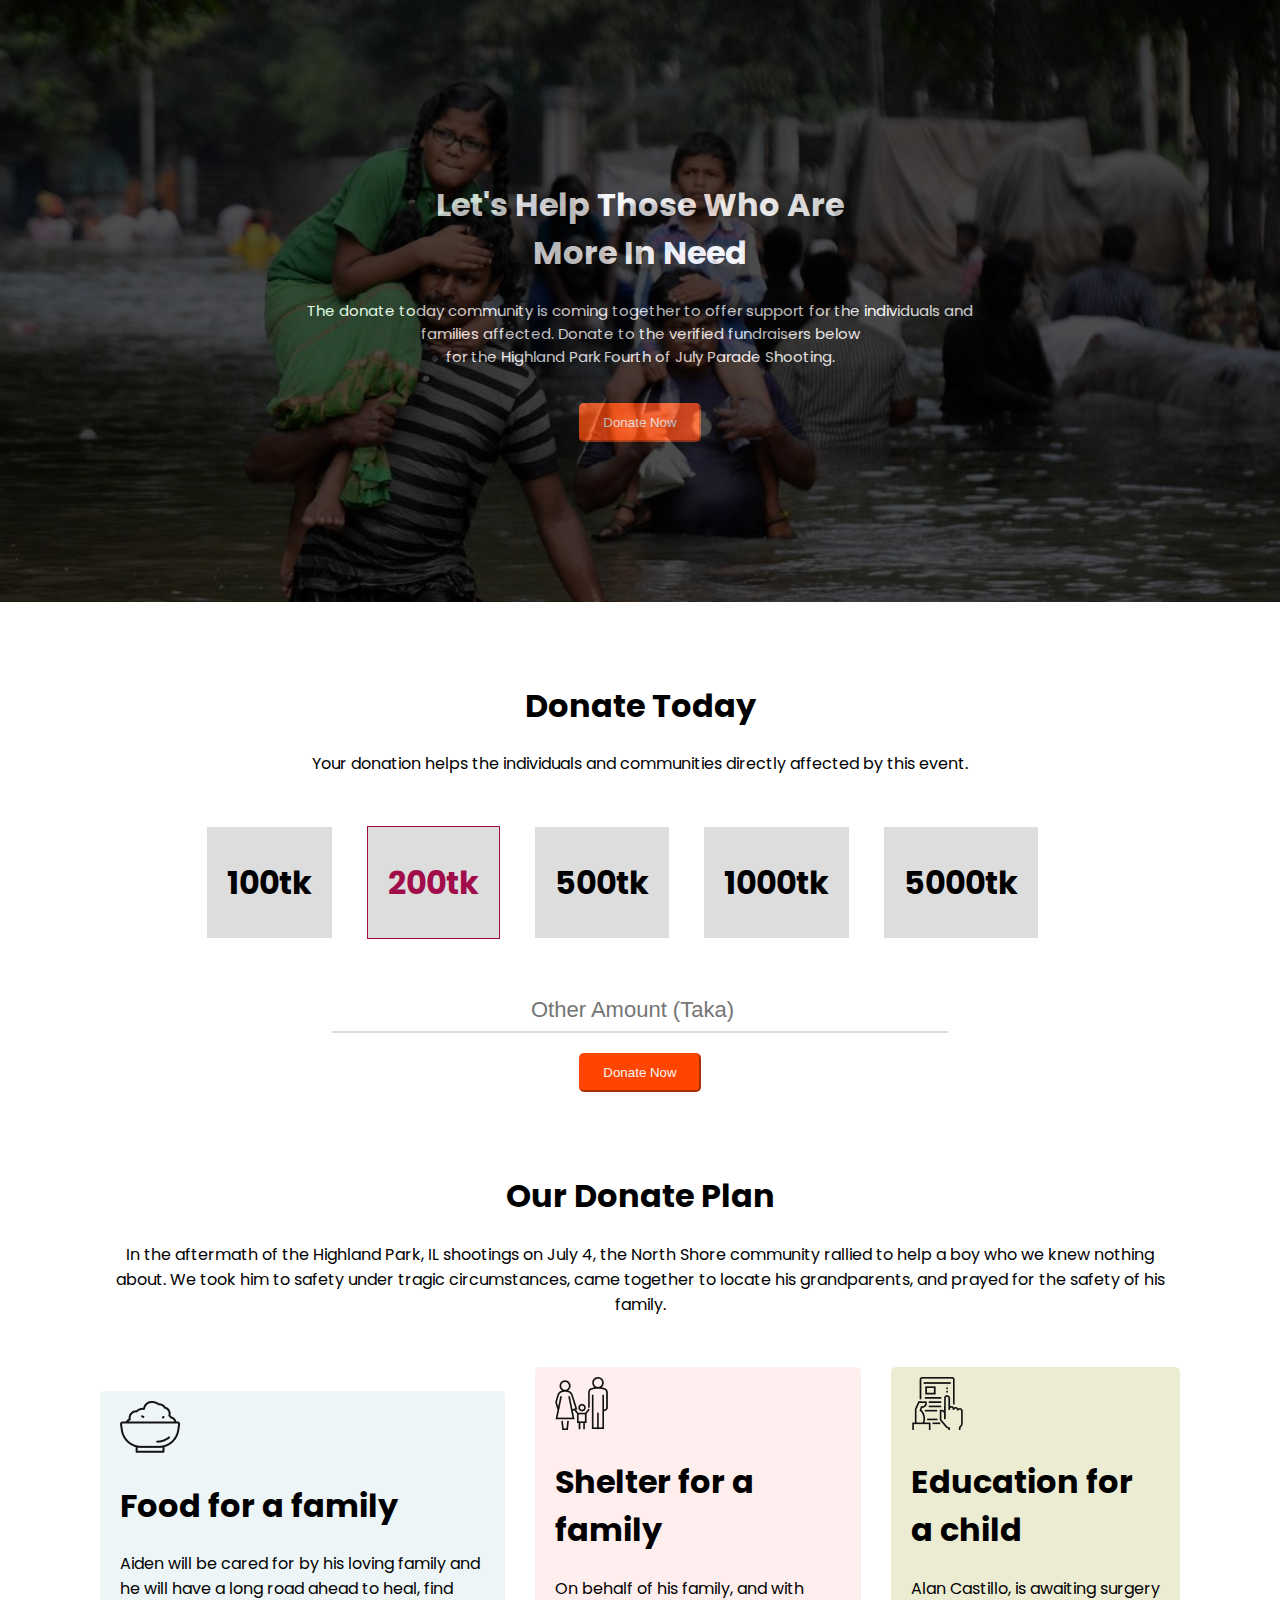
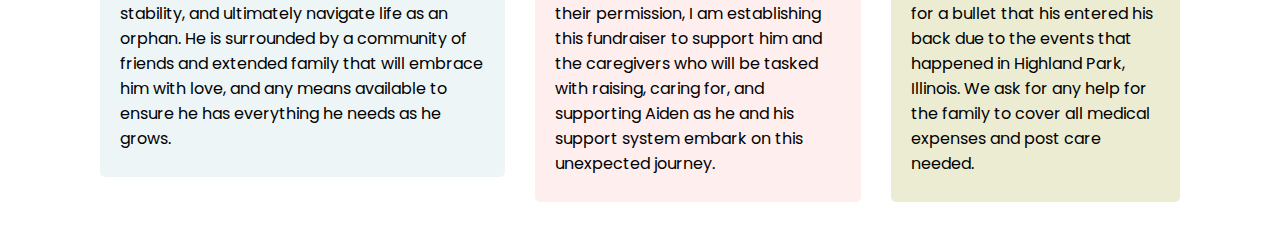
==== donate-today.html @ 6bc3f487 "donation added" ====
<!DOCTYPE html>
<html lang="en">
<head>
    <meta charset="UTF-8">
    <meta http-equiv="X-UA-Compatible" content="IE=edge">
    <meta name="viewport" content="width=device-width, initial-scale=1.0">
    <link rel="stylesheet" href="donate.css">
    <link rel="preconnect" href="https://fonts.googleapis.com">
<link rel="preconnect" href="https://fonts.gstatic.com" crossorigin>
<link href="https://fonts.googleapis.com/css2?family=Poppins&display=swap" rel="stylesheet">
    <title>Donate Today</title>
</head>
<body>
    <!-- Banner -->
    <div class="banner-container">
        <div class="banner-text">
            <h1 class="banner-title">
                Let's Help Those Who Are <br /> More In Need
            </h1>
            <p class="paragraph">
                The donate today community is coming together to offer support for the individuals and <br>families affected. Donate to the verified fundraisers below <br>for the Highland Park Fourth of July Parade Shooting.
            </p>
            <button class="donate-btn">Donate Now</button>
        </div>
    </div>

    <!-- 2nd -->
    <div class="donate-section">
        <h1>Donate Today</h1>
        <p>
            Your donation helps the individuals and communities directly affected by this event.
        </p>

        <div class="donate-amount">
            <div class="amount">
                <h1>100tk</h1>
            </div>
            <div class="amount selected">
                <h1>200tk</h1>
            </div>
            <div class="amount">
                <h1>500tk</h1>
            </div>
            <div class="amount">
                <h1>1000tk</h1>
            </div>
            <div class="amount">
                <h1>5000tk</h1>
            </div>
        </div>
        <input class="custom-amount" type="number" placeholder="Other Amount (Taka)" />
        <br />
        <button class="donate-btn">Donate Now</button>
    </div>
    <!-- 2nd -->
    <div class="donate-section">
        <h1>Our Donate Plan</h1>
        <p>
            In the aftermath of the Highland Park, IL shootings on July 4, the North Shore community rallied to help a boy who we knew nothing about. We took him to safety under tragic circumstances, came together to locate his grandparents, and prayed for the safety of his family.
        </p>

        <div class="donate-process">
            <div class="item">
                <img src="icons/food.png" alt="" />
                <h1>Food for a family</h1>
                <p>
                    Aiden will be cared for by his loving family and he will have a long road ahead to heal, find stability, and ultimately navigate life as an orphan. He is surrounded by a community of friends and extended family that will embrace him with love, and any means available to ensure he has everything he needs as he grows.
                </p>
            </div>
            <div class="item2">
                <img src="icons/shelter.png" alt="" />
                <h1>Shelter for a family</h1>
                <p>
                    On behalf of his family, and with their permission, I am establishing this fundraiser to support him and the caregivers who will be tasked with raising, caring for, and supporting Aiden as he and his support system embark on this unexpected journey.
                </p>
            </div>
            <div class="item3">
                <img src="icons/Frame-1.png" alt="" />
                <h1>Education for a child</h1>
                <p>
                    Alan Castillo, is awaiting surgery for a bullet that his entered his back due to the events that happened in Highland Park, Illinois. We ask for any help for the family to cover all medical expenses and post care needed.
                </p>
            </div>
        </div>
    </div>
</body>
</html>
---- donate.css ----
body {
    margin: 0;
    padding: 0;
    font-family: 'Poppins', sans-serif;
}

.banner-container {
    background-image: url(image/donation4.jpg);
    background-repeat: no-repeat;
    background-size: cover;
}

.banner-text {
    text-align: center;
    padding: 160px 140px;
    background-color: black;
    opacity: 0.7;
}

.banner-title {
    color: white;
}

.paragraph {
    color: white;
    font-size: 15px;
}

.donate-btn {
    background-color: orangered;
    color: whitesmoke;
    padding: 10px 22px;
    cursor: pointer;
    border-color: orangered;
    margin-top: 20px;
    border-radius: 5px;
}

.donate-section {
    margin-top: 80px;
    text-align: center;
    padding: 0 100px;
    margin-bottom: 50px;
}

.donate-amount {
    display: flex;
    align-items: center;
    justify-content: center;
    margin-top: 50px;
    margin-bottom: 50px;
}

.amount {
    background-color: #ddd;
    padding: 10px 20px;
    margin-right: 35px;
}

.amount.selected {
    border-color: rgb(160, 13, 74);
    border-style: solid;
    border-width: 1px;
}

.amount.selected h1 {
    color: rgb(160, 13, 74);
    border-color: rgb(160, 13, 74);
}

.custom-amount {
    padding: 8px;
    width: 600px;
    text-align: center;
    border-style: none;
    border-bottom: 2px solid #ddd;
    font-size: 22px;
}

.donate-process {
    display: flex;
    align-items: center;
    justify-content: center;
    margin-top: 50px;
    margin-bottom: 50px;
}

.item {
    text-align: left;
    cursor: pointer;
    padding: 10px 20px;
    background: rgba(79, 157, 166, 0.1);
    border-radius: 5px;
    margin-right: 30px;
}

.item2 {
    text-align: left;
    cursor: pointer;
    background: rgba(255, 89, 89, 0.1);
    border-radius: 5px;
    padding: 10px 20px;
    margin-right: 30px;
}

.item3 {
    text-align: left;
    cursor: pointer;
    background: rgb(236, 236, 211);
    border-radius: 5px;
    padding: 10px 20px;
}

.Blog-section {
    display: flex;
    align-items: center;
    justify-content: center;
    padding: 0 100px;
    margin: 50px;
}

.blog-content {
    padding: 0px 50px;
}

.blog-content-head {
    border: 1px solid red;
    padding: 10px;
    margin: 20px;
}

.blog-section-btn {
    background-color: orangered;
    color: whitesmoke;
    padding: 10px 22px;
    cursor: pointer;
    border-color: orangered;
    margin-top: 20px;
}

.Blog-section2 {
    display: flex;
    align-items: center;
    justify-content: center;
    padding: 0 100px;
    margin: 50px;
}

.blog-content2 {
    padding: 0px 50px;
}

.blog-content-head2 {
    border: 1px solid red;
    padding: 10px;
    margin: 20px;
}

.blog-section-btn1 {
    background-color: orangered;
    color: whitesmoke;
    padding: 10px 22px;
    cursor: pointer;
    border-color: orangered;
    margin-top: 20px;
}
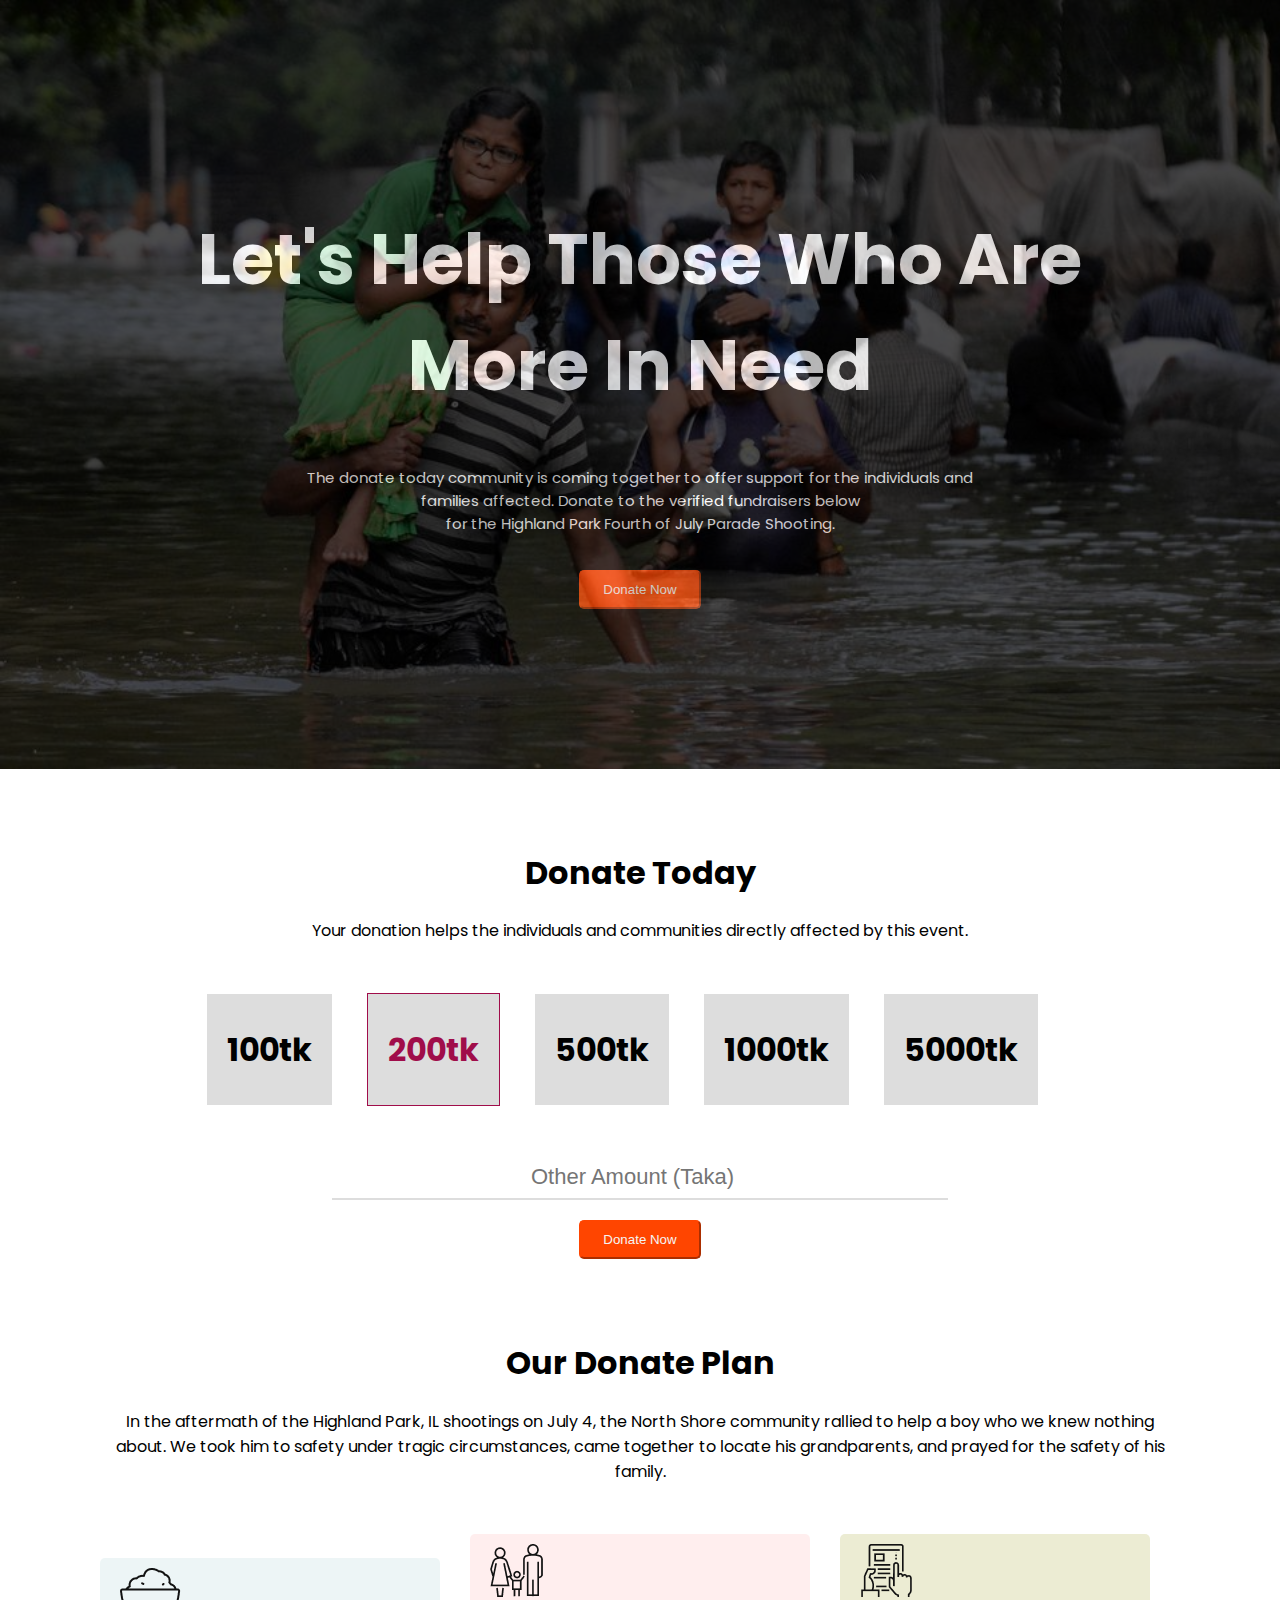
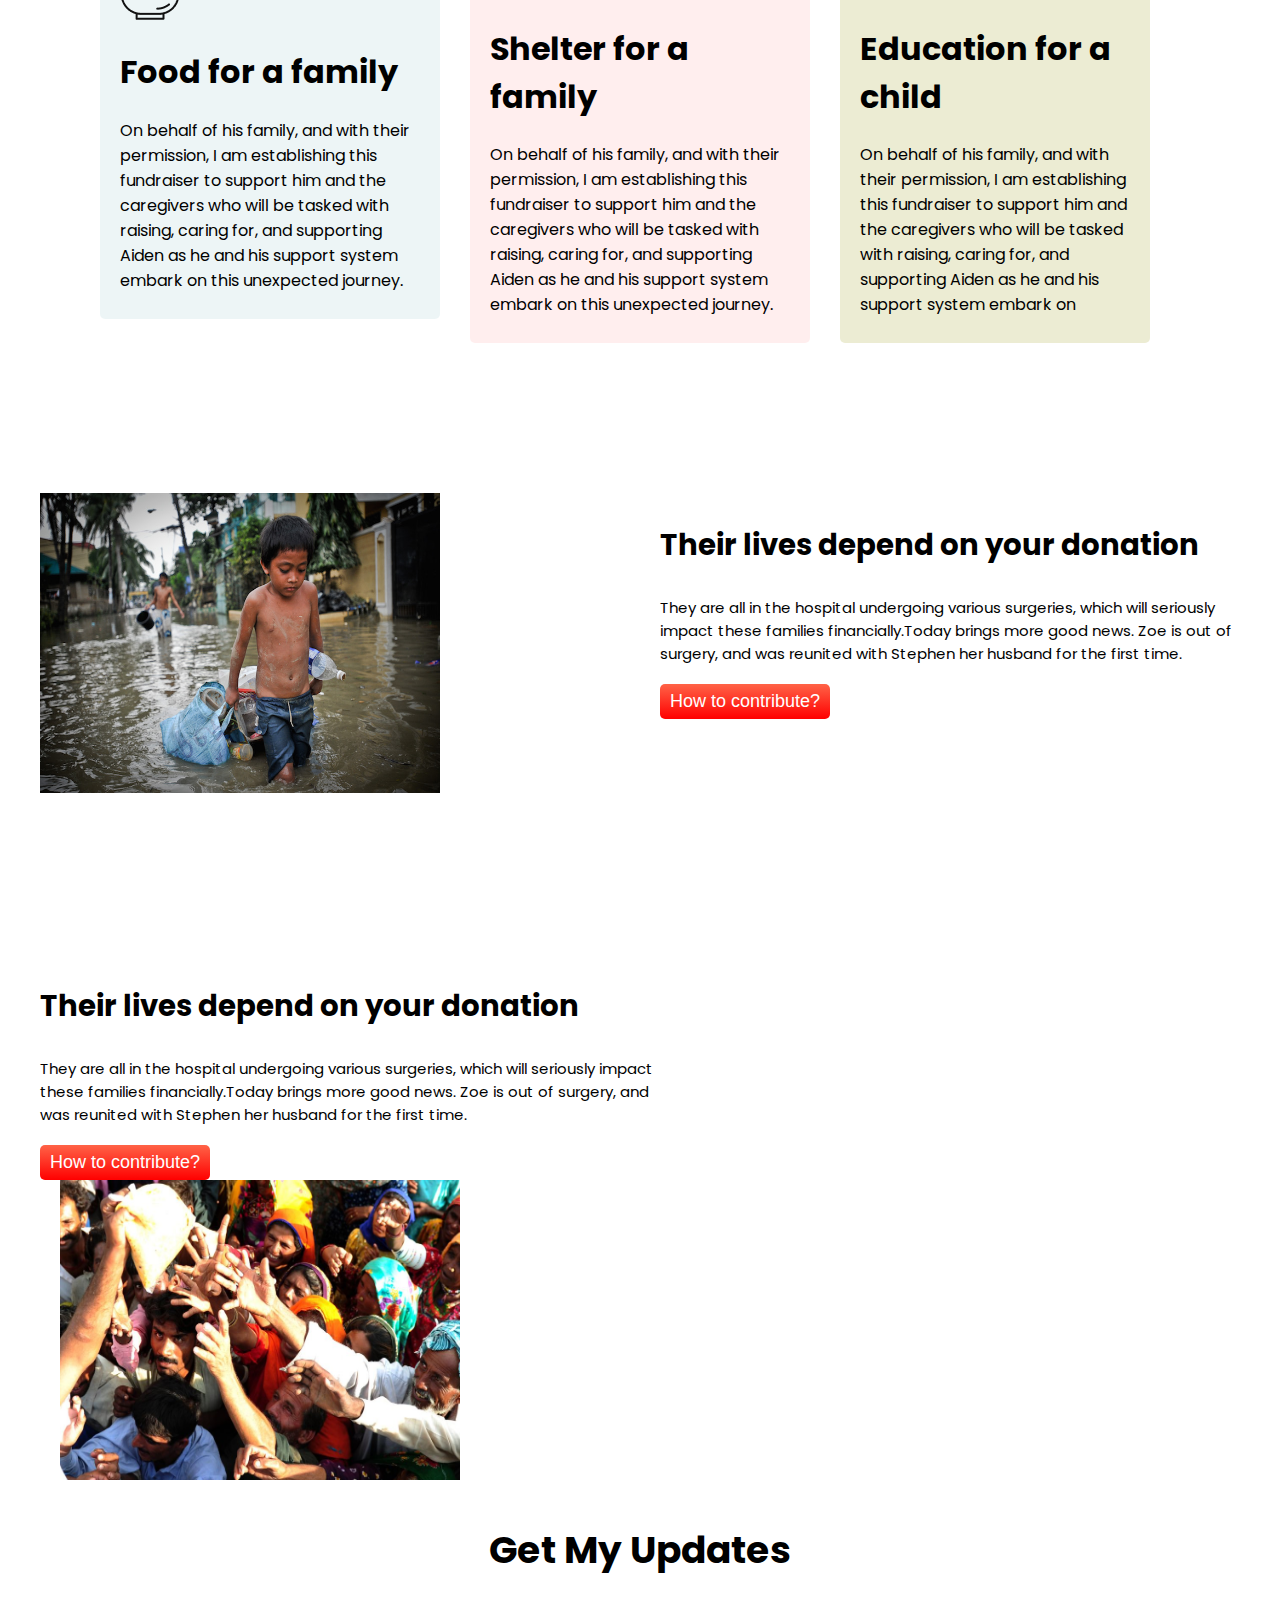
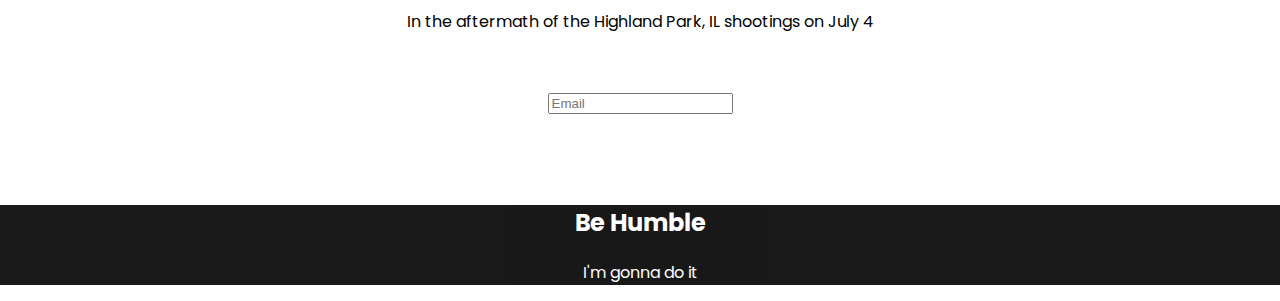
==== commit 94fadafd: "final added" ====
--- a/donate-today.html
+++ b/donate-today.html
@@ -1,15 +1,17 @@
 <!DOCTYPE html>
 <html lang="en">
+
 <head>
     <meta charset="UTF-8">
     <meta http-equiv="X-UA-Compatible" content="IE=edge">
     <meta name="viewport" content="width=device-width, initial-scale=1.0">
     <link rel="stylesheet" href="donate.css">
     <link rel="preconnect" href="https://fonts.googleapis.com">
-<link rel="preconnect" href="https://fonts.gstatic.com" crossorigin>
-<link href="https://fonts.googleapis.com/css2?family=Poppins&display=swap" rel="stylesheet">
+    <link rel="preconnect" href="https://fonts.gstatic.com" crossorigin>
+    <link href="https://fonts.googleapis.com/css2?family=Poppins&display=swap" rel="stylesheet">
     <title>Donate Today</title>
 </head>
+
 <body>
     <!-- Banner -->
     <div class="banner-container">
@@ -18,7 +20,9 @@
                 Let's Help Those Who Are <br /> More In Need
             </h1>
             <p class="paragraph">
-                The donate today community is coming together to offer support for the individuals and <br>families affected. Donate to the verified fundraisers below <br>for the Highland Park Fourth of July Parade Shooting.
+                The donate today community is coming together to offer support for the individuals and <br>families
+                affected. Donate to the verified fundraisers below <br>for the Highland Park Fourth of July Parade
+                Shooting.
             </p>
             <button class="donate-btn">Donate Now</button>
         </div>
@@ -56,7 +60,9 @@
     <div class="donate-section">
         <h1>Our Donate Plan</h1>
         <p>
-            In the aftermath of the Highland Park, IL shootings on July 4, the North Shore community rallied to help a boy who we knew nothing about. We took him to safety under tragic circumstances, came together to locate his grandparents, and prayed for the safety of his family.
+            In the aftermath of the Highland Park, IL shootings on July 4, the North Shore community rallied to help a
+            boy who we knew nothing about. We took him to safety under tragic circumstances, came together to locate his
+            grandparents, and prayed for the safety of his family.
         </p>
 
         <div class="donate-process">
@@ -64,24 +70,77 @@
                 <img src="icons/food.png" alt="" />
                 <h1>Food for a family</h1>
                 <p>
-                    Aiden will be cared for by his loving family and he will have a long road ahead to heal, find stability, and ultimately navigate life as an orphan. He is surrounded by a community of friends and extended family that will embrace him with love, and any means available to ensure he has everything he needs as he grows.
+                    On behalf of his family, and with their permission, I am establishing this fundraiser to support him
+                    and the caregivers who will be tasked with raising, caring for, and supporting Aiden as he and his
+                    support system embark on this unexpected journey.
                 </p>
             </div>
             <div class="item2">
                 <img src="icons/shelter.png" alt="" />
                 <h1>Shelter for a family</h1>
                 <p>
-                    On behalf of his family, and with their permission, I am establishing this fundraiser to support him and the caregivers who will be tasked with raising, caring for, and supporting Aiden as he and his support system embark on this unexpected journey.
+                    On behalf of his family, and with their permission, I am establishing this fundraiser to support him
+                    and the caregivers who will be tasked with raising, caring for, and supporting Aiden as he and his
+                    support system embark on this unexpected journey.
                 </p>
             </div>
             <div class="item3">
                 <img src="icons/Frame-1.png" alt="" />
                 <h1>Education for a child</h1>
                 <p>
-                    Alan Castillo, is awaiting surgery for a bullet that his entered his back due to the events that happened in Highland Park, Illinois. We ask for any help for the family to cover all medical expenses and post care needed.
+                    On behalf of his family, and with their permission, I am establishing this fundraiser to support him
+                    and the caregivers who will be tasked with raising, caring for, and supporting Aiden as he and his
+                    support system embark on
                 </p>
             </div>
         </div>
     </div>
+    <section id="depend-blog">
+        <div class="half-width">
+            <img src="image/donation9.jpg">
+        </div>
+        <div class="half-width">
+            <h3>Their lives depend on your donation</h3>
+            <div class="para2">
+                <p>They are all in the hospital undergoing various surgeries, which will seriously impact these families
+                    financially.Today brings more good news. Zoe is out of surgery, and was reunited with Stephen her
+                    husband for the first time.</p>
+            </div>
+            <button class="contribute-btn">How to contribute?</button>
+        </div>
+    </section>
+    <section id="depend-blog">
+        <div class="half-width">
+            <h3>Their lives depend on your donation</h3>
+            <div class="para2">
+                <p>They are all in the hospital undergoing various surgeries, which will seriously impact these families
+                    financially.Today brings more good news. Zoe is out of surgery, and was reunited with Stephen her
+                    husband for the first time.</p>
+            </div>
+            <button class="contribute-btn">How to contribute?</button>
+            <div class="half-width">
+                <img src="image/donation0.jpg">
+            </div>
+
+
+        </div>
+    </section>
+    <section class="update-section">
+        <div class="update-div">
+            <div class="update-header">
+                <h2>Get My Updates</h2>
+            </div>
+
+            <p>In the aftermath of the Highland Park, IL shootings on July 4</p>
+        </div>
+    </section>
+    <section id="email-section">
+        <input type="email" placeholder="Email">
+    </section>
 </body>
+<footer>
+    <h2>Be Humble</h2>
+    <p>I'm gonna do it</p>
+</footer>
+
 </html>--- a/donate.css
+++ b/donate.css
@@ -15,6 +15,7 @@
     padding: 160px 140px;
     background-color: black;
     opacity: 0.7;
+    font-size: 35px;
 }
 
 .banner-title {
@@ -83,14 +84,15 @@
     justify-content: center;
     margin-top: 50px;
     margin-bottom: 50px;
+
 }
 
 .item {
     text-align: left;
     cursor: pointer;
-    padding: 10px 20px;
     background: rgba(79, 157, 166, 0.1);
     border-radius: 5px;
+    padding: 10px 20px;
     margin-right: 30px;
 }
 
@@ -109,6 +111,7 @@
     background: rgb(236, 236, 211);
     border-radius: 5px;
     padding: 10px 20px;
+    margin-right: 30px;
 }
 
 .Blog-section {
@@ -163,4 +166,62 @@
     cursor: pointer;
     border-color: orangered;
     margin-top: 20px;
+}
+
+#depend-blog {
+    display: flex;
+    margin-top: 150px;
+    padding: 0px 20px;
+}
+
+.half-width {
+    width: 50%;
+    font-size: 25px;
+    padding: 0px 20px;
+}
+
+.para2 {
+    font-size: 15px;
+}
+
+.half-width img {
+    height: 300px;
+    width: 400px;
+
+}
+
+.contribute-btn {
+    text-align: center;
+    font-size: 18px;
+    padding: 7px 10px;
+    color: white;
+    background-image: linear-gradient(tomato, red);
+    text-decoration: none;
+    border-radius: 5px;
+    border: 0px;
+}
+
+.update-div {
+    text-align: center;
+    justify-items: center;
+}
+
+.update-header {
+    font-size: 25px;
+}
+
+#email-section {
+    text-align: center;
+    padding: 40px 80px;
+    border-color: violet;
+    border-color: black;
+    margin-top: 10px;
+}
+
+footer {
+    text-align: center;
+    margin-top: 50px;
+    color: white;
+    background-color: black;
+    opacity: 0.9;
 }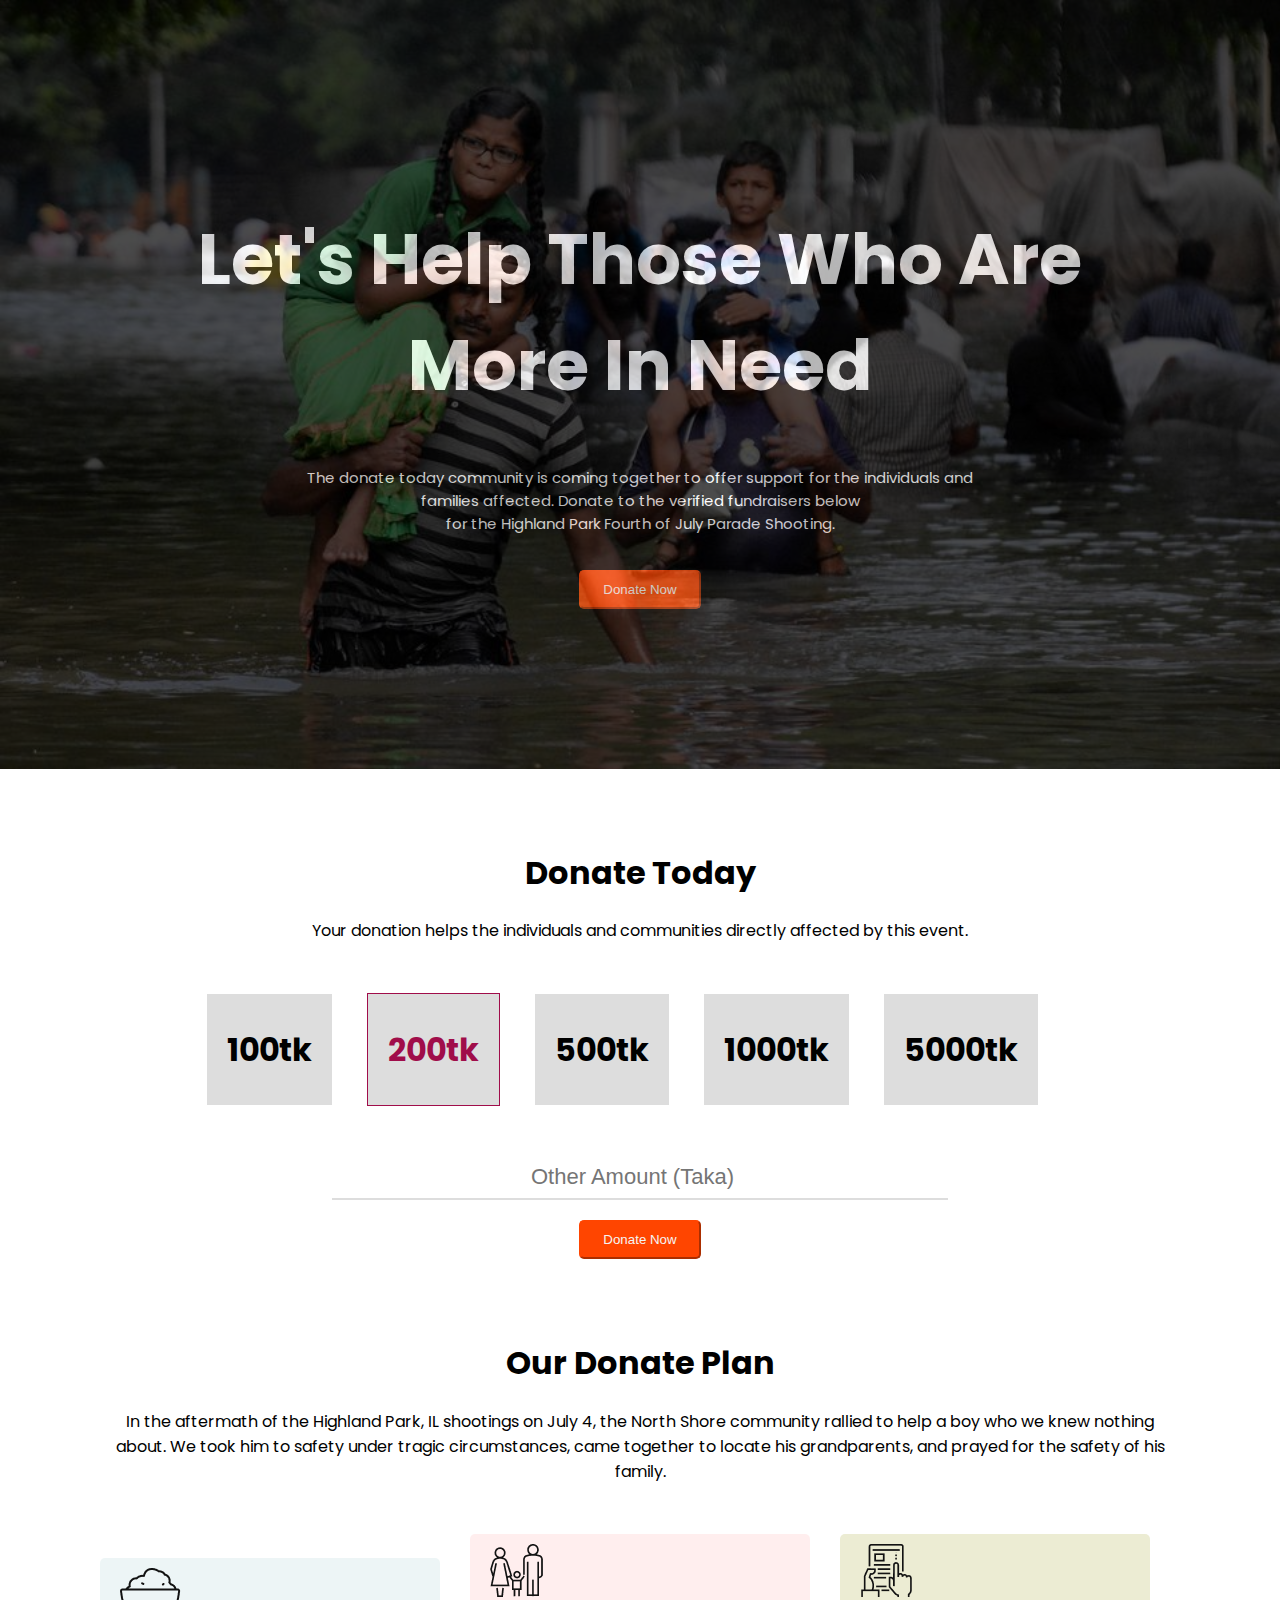
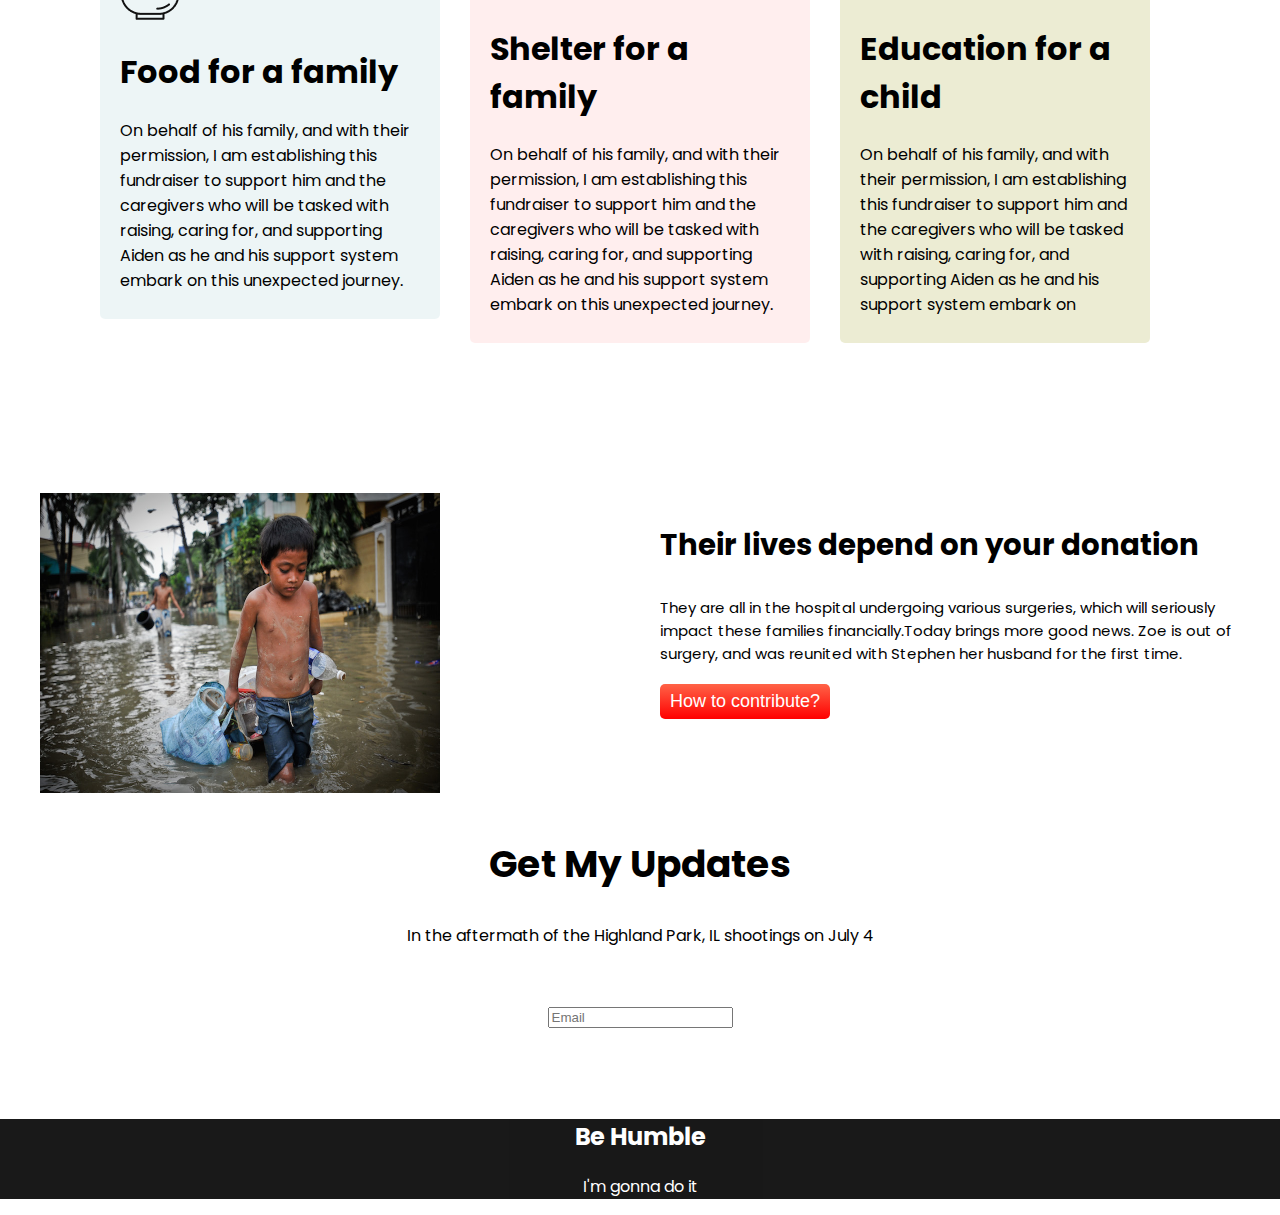
==== commit 9e7d0bea: "final finish" ====
--- a/donate-today.html
+++ b/donate-today.html
@@ -109,21 +109,9 @@
             <button class="contribute-btn">How to contribute?</button>
         </div>
     </section>
-    <section id="depend-blog">
-        <div class="half-width">
-            <h3>Their lives depend on your donation</h3>
-            <div class="para2">
-                <p>They are all in the hospital undergoing various surgeries, which will seriously impact these families
-                    financially.Today brings more good news. Zoe is out of surgery, and was reunited with Stephen her
-                    husband for the first time.</p>
-            </div>
-            <button class="contribute-btn">How to contribute?</button>
-            <div class="half-width">
-                <img src="image/donation0.jpg">
-            </div>
 
 
-        </div>
+    </div>
     </section>
     <section class="update-section">
         <div class="update-div">
